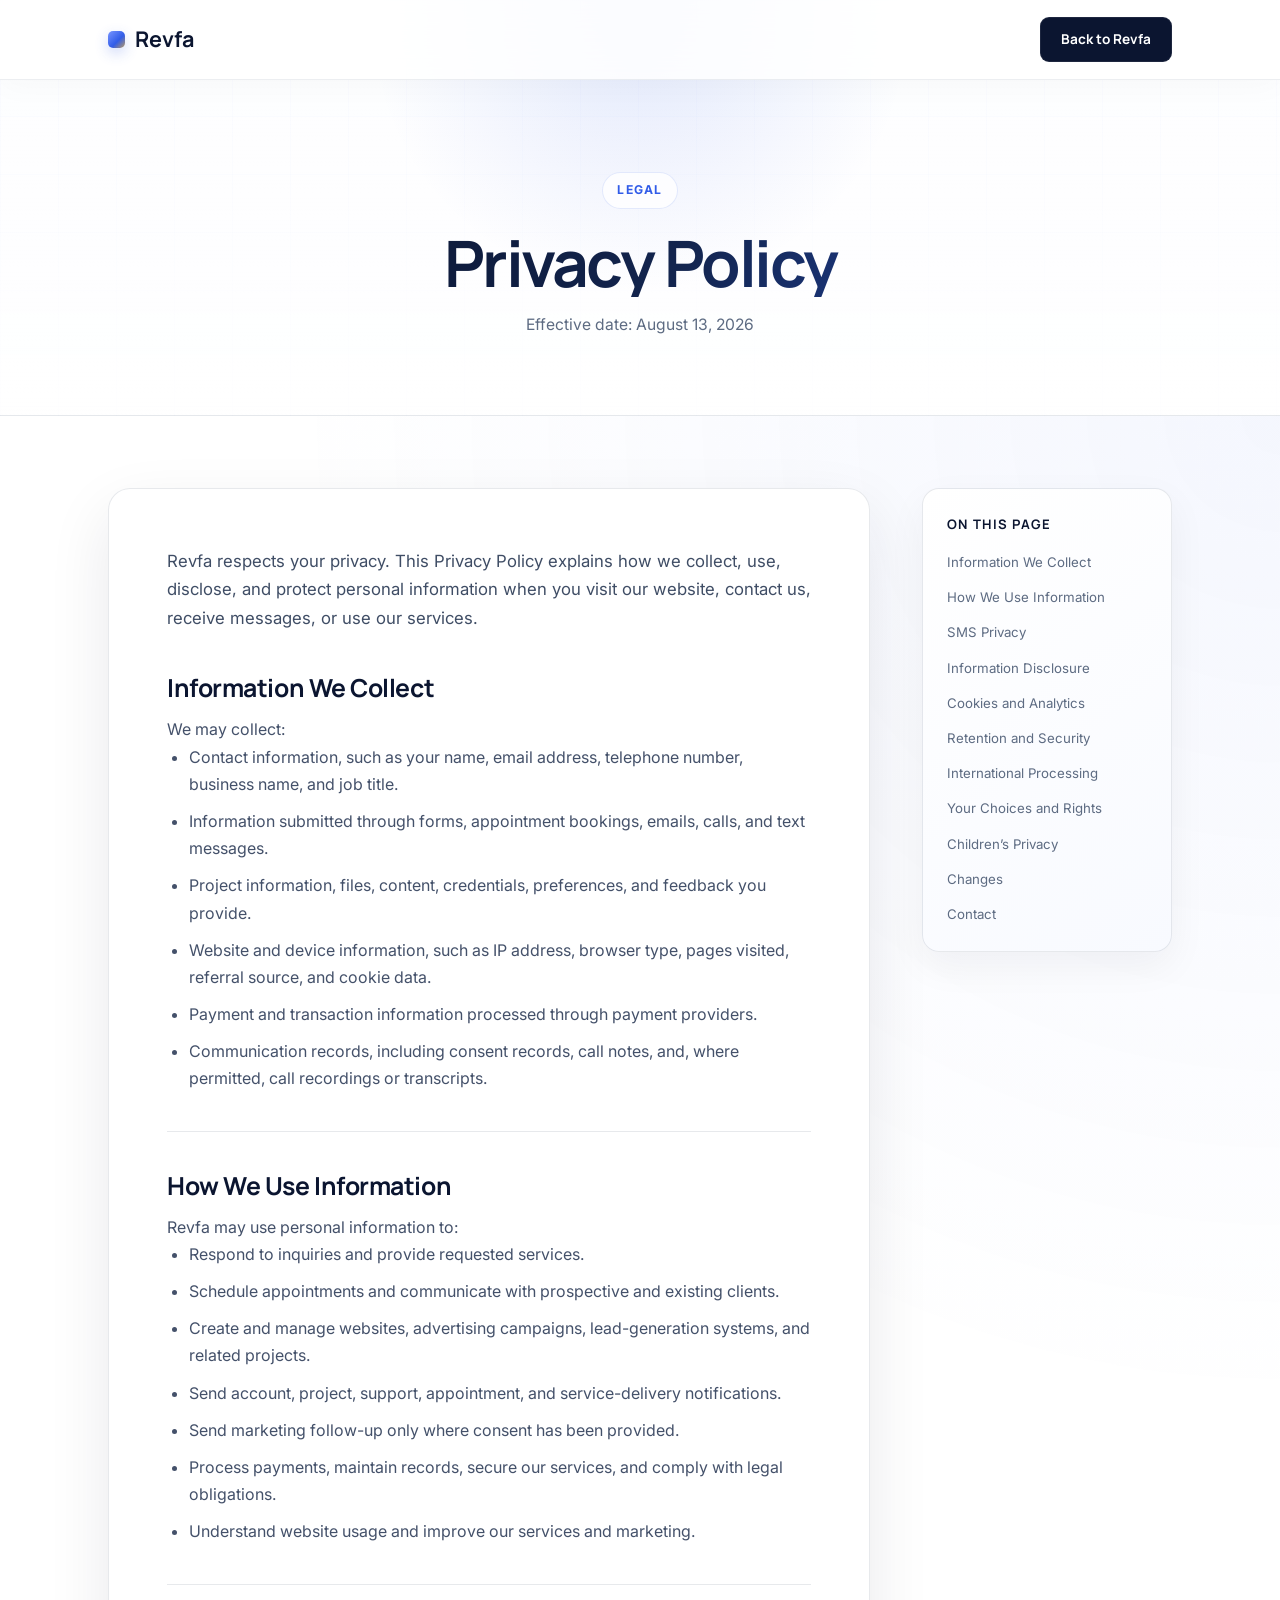
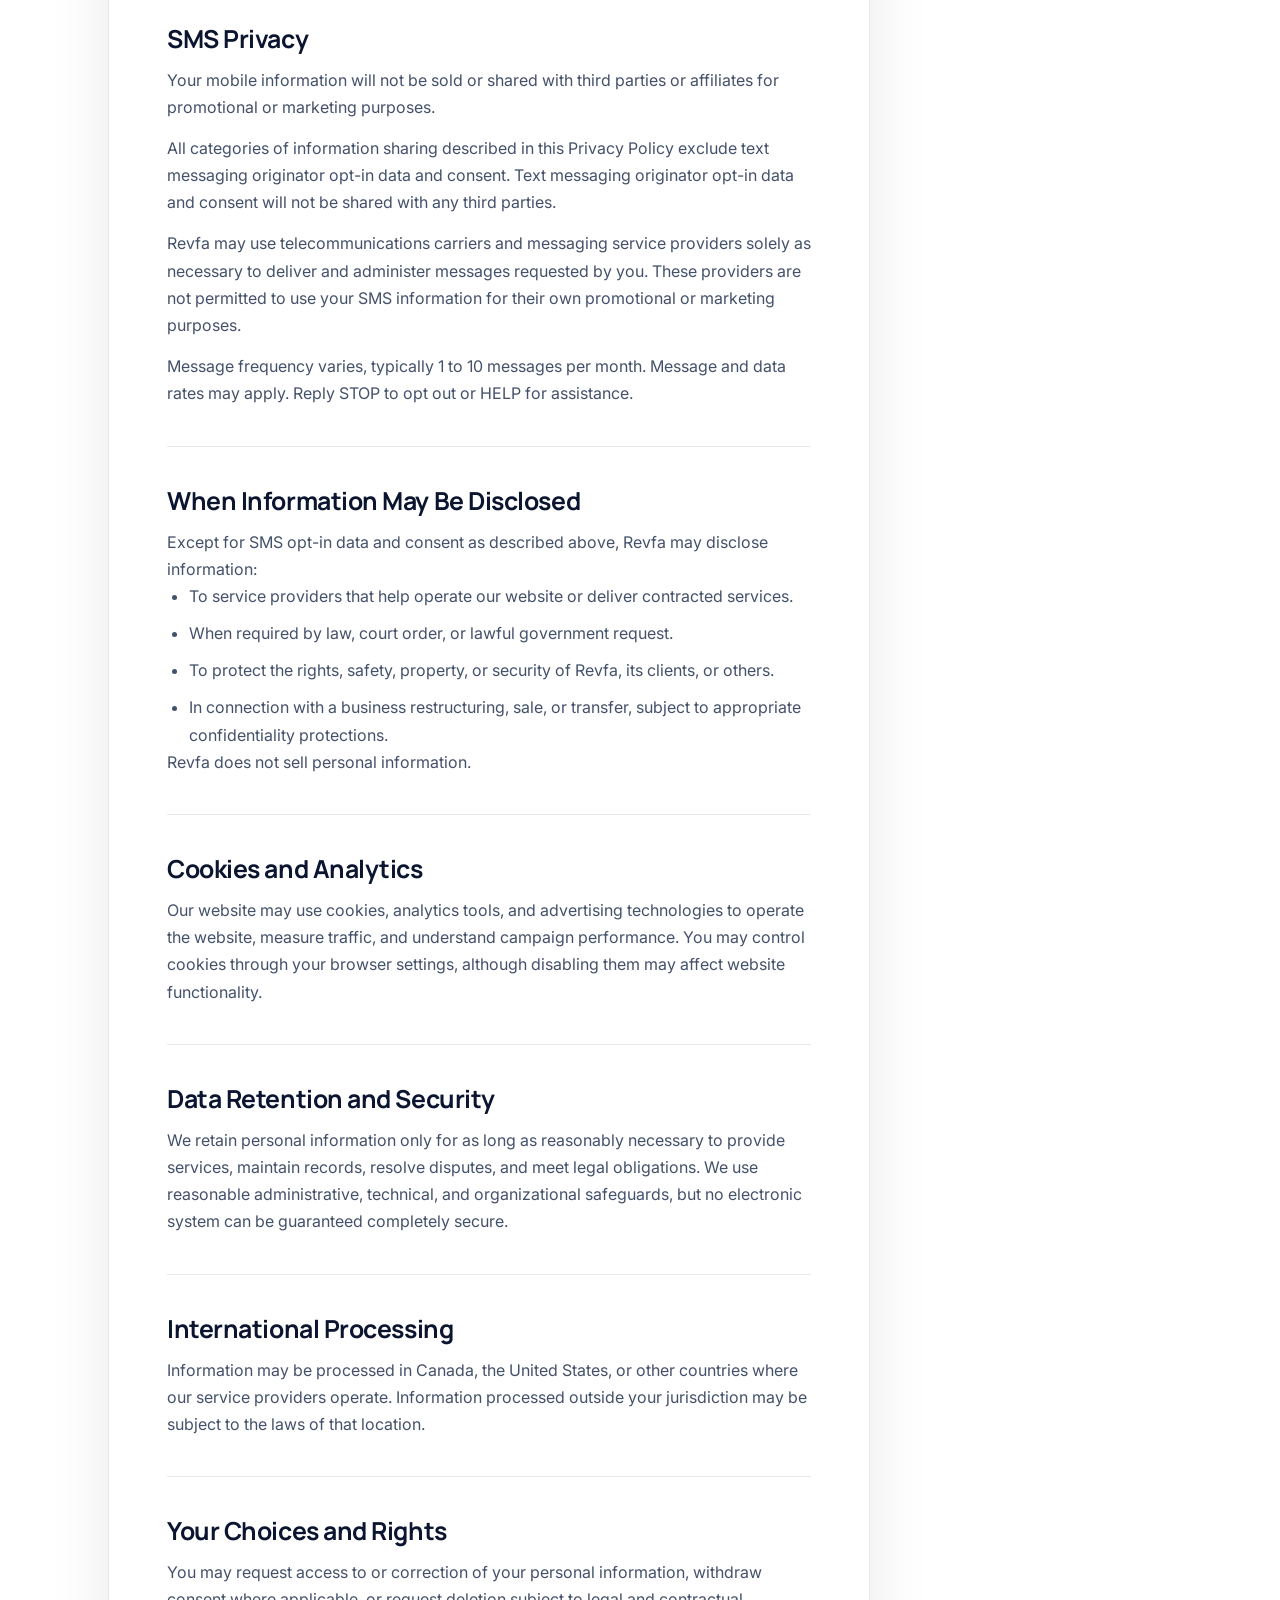
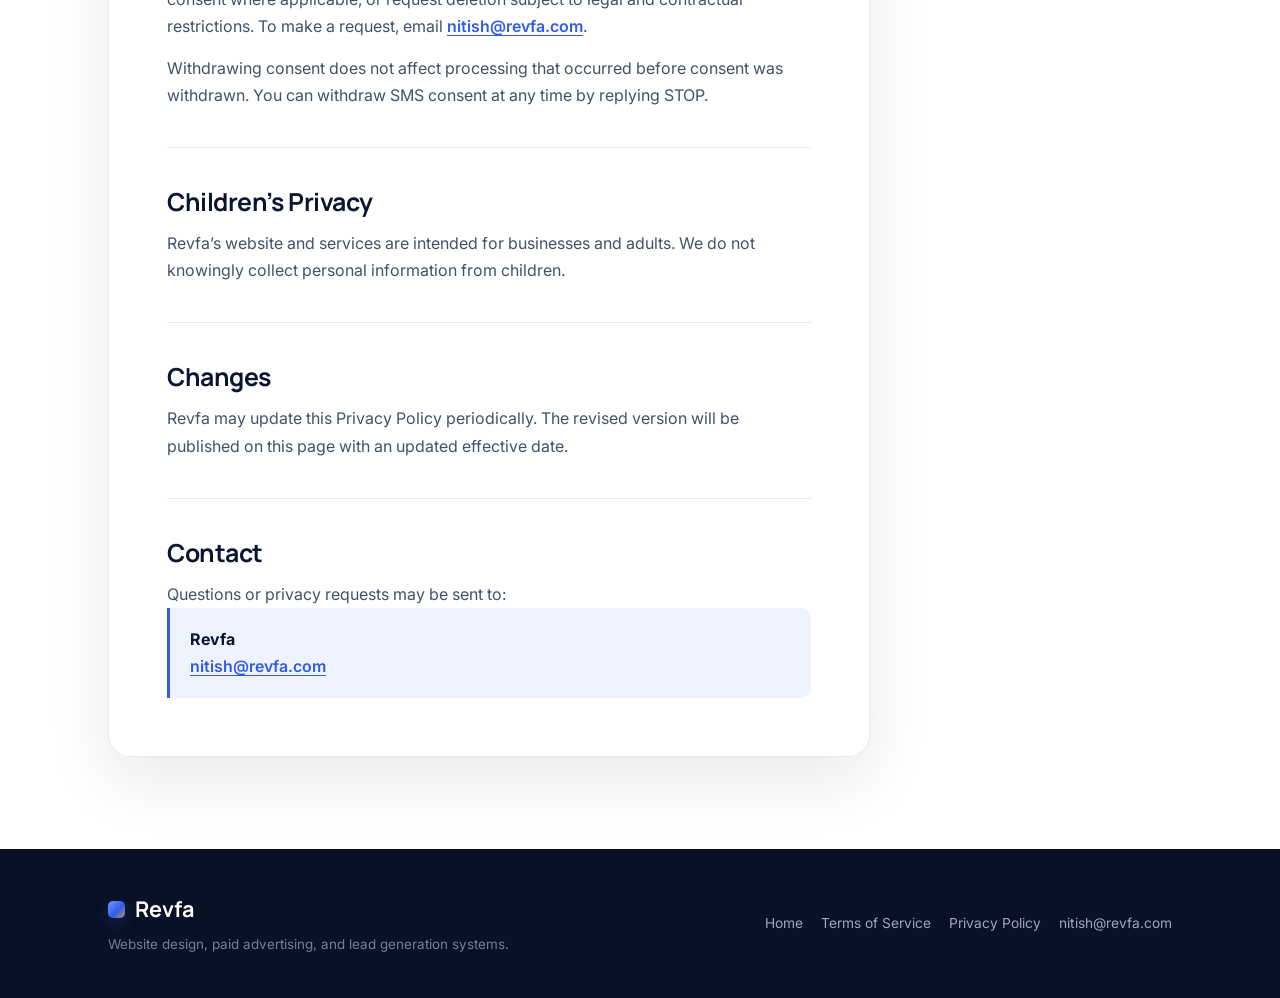
==== privacy/index.html @ 2d3f91d7 "Create index.html" ====
<!DOCTYPE html>
<html lang="en-CA">
<head>
  <meta charset="UTF-8">
  <meta name="viewport" content="width=device-width, initial-scale=1.0">
  <title>Privacy Policy | Revfa</title>
  <meta name="description" content="Learn how Revfa collects, uses, discloses, and protects personal information across its website, communications, and services.">
  <meta name="author" content="Revfa">
  <meta name="robots" content="index, follow, max-image-preview:large, max-snippet:-1, max-video-preview:-1">
  <meta name="googlebot" content="index, follow, max-image-preview:large, max-snippet:-1, max-video-preview:-1">
  <meta name="referrer" content="strict-origin-when-cross-origin">
  <meta name="theme-color" content="#0b1530">
  <meta name="color-scheme" content="light">
  <link rel="canonical" href="https://www.revfa.com/privacy">
  <link rel="alternate" hreflang="en-CA" href="https://www.revfa.com/privacy">
  <link rel="alternate" hreflang="x-default" href="https://www.revfa.com/privacy">
  <link rel="icon" href="/favicon.svg" type="image/svg+xml">
  <link rel="icon" href="/icon-192.png" type="image/png" sizes="192x192">
  <link rel="apple-touch-icon" href="/apple-touch-icon.png" sizes="180x180">
  <link rel="manifest" href="/site.webmanifest">
  <meta property="og:title" content="Privacy Policy | Revfa">
  <meta property="og:description" content="How Revfa collects, uses, discloses, and protects personal information across its website, communications, and services.">
  <meta property="og:type" content="website">
  <meta property="og:url" content="https://www.revfa.com/privacy">
  <meta property="og:site_name" content="Revfa">
  <meta property="og:locale" content="en_CA">
  <meta property="og:image" content="https://www.revfa.com/og-image.png">
  <meta property="og:image:width" content="1200">
  <meta property="og:image:height" content="630">
  <meta property="og:image:alt" content="Revfa website design and marketing systems">
  <meta name="twitter:card" content="summary_large_image">
  <meta name="twitter:title" content="Privacy Policy | Revfa">
  <meta name="twitter:description" content="How Revfa handles personal information across its website, communications, and services.">
  <meta name="twitter:image" content="https://www.revfa.com/og-image.png">
  <meta name="twitter:image:alt" content="Revfa website design and marketing systems">
  <script type="application/ld+json">
  {
    "@context": "https://schema.org",
    "@graph": [
      {
        "@type": "WebPage",
        "@id": "https://www.revfa.com/privacy#webpage",
        "url": "https://www.revfa.com/privacy",
        "name": "Privacy Policy | Revfa",
        "description": "How Revfa collects, uses, discloses, and protects personal information.",
        "datePublished": "2026-08-13",
        "dateModified": "2026-08-13",
        "inLanguage": "en-CA",
        "isPartOf": { "@id": "https://www.revfa.com/#website" },
        "publisher": { "@id": "https://www.revfa.com/#organization" }
      },
      {
        "@type": "BreadcrumbList",
        "itemListElement": [
          { "@type": "ListItem", "position": 1, "name": "Home", "item": "https://www.revfa.com/" },
          { "@type": "ListItem", "position": 2, "name": "Privacy Policy", "item": "https://www.revfa.com/privacy" }
        ]
      }
    ]
  }
  </script>
  <link rel="preconnect" href="https://fonts.googleapis.com">
  <link rel="preconnect" href="https://fonts.gstatic.com" crossorigin>
  <link href="https://fonts.googleapis.com/css2?family=Inter:wght@400;500;600&family=Manrope:wght@500;600;700;800&display=swap" rel="stylesheet">
  <link rel="stylesheet" href="/legal.css">
</head>
<body>
  <nav class="navbar" aria-label="Main navigation">
    <div class="container nav-container">
      <a href="/" class="logo" aria-label="Revfa home">Revfa</a>
      <a href="/" class="nav-cta">Back to Revfa</a>
    </div>
  </nav>
  <header class="legal-hero">
    <div class="container">
      <span class="eyebrow">Legal</span>
      <h1>Privacy Policy</h1>
      <p class="effective">Effective date: <time datetime="2026-08-13">August 13, 2026</time></p>
    </div>
  </header>
  <main class="legal-main">
    <div class="container legal-layout">
      <article class="legal-document">
        <p class="intro">Revfa respects your privacy. This Privacy Policy explains how we collect, use, disclose, and protect personal information when you visit our website, contact us, receive messages, or use our services.</p>
        <section class="legal-section" id="information-we-collect">
          <h2>Information We Collect</h2>
          <p>We may collect:</p>
          <ul>
            <li>Contact information, such as your name, email address, telephone number, business name, and job title.</li>
            <li>Information submitted through forms, appointment bookings, emails, calls, and text messages.</li>
            <li>Project information, files, content, credentials, preferences, and feedback you provide.</li>
            <li>Website and device information, such as IP address, browser type, pages visited, referral source, and cookie data.</li>
            <li>Payment and transaction information processed through payment providers.</li>
            <li>Communication records, including consent records, call notes, and, where permitted, call recordings or transcripts.</li>
          </ul>
        </section>
        <section class="legal-section" id="how-we-use-information">
          <h2>How We Use Information</h2>
          <p>Revfa may use personal information to:</p>
          <ul>
            <li>Respond to inquiries and provide requested services.</li>
            <li>Schedule appointments and communicate with prospective and existing clients.</li>
            <li>Create and manage websites, advertising campaigns, lead-generation systems, and related projects.</li>
            <li>Send account, project, support, appointment, and service-delivery notifications.</li>
            <li>Send marketing follow-up only where consent has been provided.</li>
            <li>Process payments, maintain records, secure our services, and comply with legal obligations.</li>
            <li>Understand website usage and improve our services and marketing.</li>
          </ul>
        </section>
        <section class="legal-section" id="sms-privacy">
          <h2>SMS Privacy</h2>
          <p>Your mobile information will not be sold or shared with third parties or affiliates for promotional or marketing purposes.</p>
          <p>All categories of information sharing described in this Privacy Policy exclude text messaging originator opt-in data and consent. Text messaging originator opt-in data and consent will not be shared with any third parties.</p>
          <p>Revfa may use telecommunications carriers and messaging service providers solely as necessary to deliver and administer messages requested by you. These providers are not permitted to use your SMS information for their own promotional or marketing purposes.</p>
          <p>Message frequency varies, typically 1 to 10 messages per month. Message and data rates may apply. Reply STOP to opt out or HELP for assistance.</p>
        </section>
        <section class="legal-section" id="disclosure">
          <h2>When Information May Be Disclosed</h2>
          <p>Except for SMS opt-in data and consent as described above, Revfa may disclose information:</p>
          <ul>
            <li>To service providers that help operate our website or deliver contracted services.</li>
            <li>When required by law, court order, or lawful government request.</li>
            <li>To protect the rights, safety, property, or security of Revfa, its clients, or others.</li>
            <li>In connection with a business restructuring, sale, or transfer, subject to appropriate confidentiality protections.</li>
          </ul>
          <p>Revfa does not sell personal information.</p>
        </section>
        <section class="legal-section" id="cookies-and-analytics">
          <h2>Cookies and Analytics</h2>
          <p>Our website may use cookies, analytics tools, and advertising technologies to operate the website, measure traffic, and understand campaign performance. You may control cookies through your browser settings, although disabling them may affect website functionality.</p>
        </section>
        <section class="legal-section" id="retention-and-security">
          <h2>Data Retention and Security</h2>
          <p>We retain personal information only for as long as reasonably necessary to provide services, maintain records, resolve disputes, and meet legal obligations. We use reasonable administrative, technical, and organizational safeguards, but no electronic system can be guaranteed completely secure.</p>
        </section>
        <section class="legal-section" id="international-processing">
          <h2>International Processing</h2>
          <p>Information may be processed in Canada, the United States, or other countries where our service providers operate. Information processed outside your jurisdiction may be subject to the laws of that location.</p>
        </section>
        <section class="legal-section" id="choices-and-rights">
          <h2>Your Choices and Rights</h2>
          <p>You may request access to or correction of your personal information, withdraw consent where applicable, or request deletion subject to legal and contractual restrictions. To make a request, email <a href="mailto:nitish@revfa.com">nitish@revfa.com</a>.</p>
          <p>Withdrawing consent does not affect processing that occurred before consent was withdrawn. You can withdraw SMS consent at any time by replying STOP.</p>
        </section>
        <section class="legal-section" id="childrens-privacy">
          <h2>Children’s Privacy</h2>
          <p>Revfa’s website and services are intended for businesses and adults. We do not knowingly collect personal information from children.</p>
        </section>
        <section class="legal-section" id="changes">
          <h2>Changes</h2>
          <p>Revfa may update this Privacy Policy periodically. The revised version will be published on this page with an updated effective date.</p>
        </section>
        <section class="legal-section" id="contact">
          <h2>Contact</h2>
          <p>Questions or privacy requests may be sent to:</p>
          <div class="contact-block"><strong>Revfa</strong><br><a href="mailto:nitish@revfa.com">nitish@revfa.com</a></div>
        </section>
      </article>
      <aside class="toc" aria-label="Privacy Policy sections">
        <h2>On this page</h2>
        <ul>
          <li><a href="#information-we-collect">Information We Collect</a></li>
          <li><a href="#how-we-use-information">How We Use Information</a></li>
          <li><a href="#sms-privacy">SMS Privacy</a></li>
          <li><a href="#disclosure">Information Disclosure</a></li>
          <li><a href="#cookies-and-analytics">Cookies and Analytics</a></li>
          <li><a href="#retention-and-security">Retention and Security</a></li>
          <li><a href="#international-processing">International Processing</a></li>
          <li><a href="#choices-and-rights">Your Choices and Rights</a></li>
          <li><a href="#childrens-privacy">Children’s Privacy</a></li>
          <li><a href="#changes">Changes</a></li>
          <li><a href="#contact">Contact</a></li>
        </ul>
      </aside>
    </div>
  </main>
  <footer class="footer">
    <div class="container footer-container">
      <div class="footer-brand">
        <a href="/" class="logo">Revfa</a>
        <p>Website design, paid advertising, and lead generation systems.</p>
      </div>
      <nav class="footer-links" aria-label="Footer navigation">
        <a href="/">Home</a>
        <a href="/terms">Terms of Service</a>
        <a href="/privacy" aria-current="page">Privacy Policy</a>
        <a href="mailto:nitish@revfa.com">nitish@revfa.com</a>
      </nav>
    </div>
  </footer>
</body>
</html>
---- legal.css ----
:root {
  --ink: #0b1530;
  --ink-soft: #172442;
  --blue: #315ce8;
  --blue-pale: #eef3ff;
  --slate: #5d6b82;
  --line: rgba(22, 39, 75, 0.1);
  --surface: #ffffff;
  --pearl: #fbfcff;
  --champagne: #b99a62;
  --shadow: 0 24px 64px rgba(11, 21, 48, 0.09);
}
* { box-sizing: border-box; margin: 0; padding: 0; }
html { scroll-behavior: smooth; scroll-padding-top: 110px; }
body { color: var(--ink); background: var(--pearl); font-family: 'Inter', -apple-system, BlinkMacSystemFont, sans-serif; line-height: 1.7; text-rendering: optimizeLegibility; }
a { color: inherit; }
.container { width: 100%; max-width: 1120px; margin: 0 auto; padding-inline: 28px; }
.navbar { position: fixed; z-index: 1000; top: 0; right: 0; left: 0; padding: 17px 0; border-bottom: 1px solid rgba(22, 39, 75, 0.08); background: rgba(255, 255, 255, 0.84); box-shadow: 0 8px 30px rgba(11, 21, 48, 0.025); backdrop-filter: blur(18px); }
.nav-container { display: flex; align-items: center; justify-content: space-between; gap: 24px; }
.logo { display: inline-flex; align-items: center; gap: 10px; color: var(--ink); font-family: 'Manrope', sans-serif; font-size: 1.35rem; font-weight: 700; text-decoration: none; }
.logo::before { width: 17px; height: 17px; border-radius: 5px; background: linear-gradient(135deg, #7895ff, var(--blue) 58%, var(--champagne)); box-shadow: 0 5px 14px rgba(49, 92, 232, 0.24); content: ""; }
.nav-cta { padding: 10px 20px; border: 1px solid rgba(255, 255, 255, 0.08); border-radius: 9px; color: #fff; background: var(--ink); font-family: 'Manrope', sans-serif; font-size: 0.85rem; font-weight: 700; text-decoration: none; transition: transform 0.2s ease, background 0.2s ease; }
.nav-cta:hover { transform: translateY(-1px); background: var(--ink-soft); }
.legal-hero { position: relative; overflow: hidden; padding: 172px 0 76px; border-bottom: 1px solid var(--line); text-align: center; background: linear-gradient(rgba(255,255,255,.5), rgba(255,255,255,.94)), linear-gradient(rgba(49,92,232,.04) 1px, transparent 1px), linear-gradient(90deg, rgba(49,92,232,.04) 1px, transparent 1px); background-size: auto, 58px 58px, 58px 58px; }
.legal-hero::before { position: absolute; inset: 0; background: radial-gradient(circle at 50% 5%, rgba(49, 92, 232, 0.13), transparent 36%); content: ""; pointer-events: none; }
.legal-hero .container { position: relative; }
.eyebrow { display: inline-flex; margin-bottom: 20px; padding: 7px 14px; border: 1px solid rgba(49,92,232,.13); border-radius: 999px; color: var(--blue); background: rgba(255,255,255,.78); font-size: .76rem; font-weight: 700; letter-spacing: .1em; text-transform: uppercase; }
h1, h2, h3, .logo, .nav-cta { font-family: 'Manrope', 'Inter', sans-serif; }
h1 { max-width: 820px; margin: 0 auto 15px; font-size: clamp(2.5rem, 6vw, 4rem); line-height: 1.07; letter-spacing: -2.5px; background: linear-gradient(112deg, var(--ink) 8%, #13254f 55%, #274fbf 118%); -webkit-background-clip: text; background-clip: text; color: transparent; }
.effective { color: var(--slate); font-size: .98rem; }
.legal-main { padding: 72px 0 92px; background: radial-gradient(circle at 100% 0%, rgba(49,92,232,.05), transparent 26%), #fff; }
.legal-layout { display: grid; grid-template-columns: minmax(0, 1fr) 250px; align-items: start; gap: 52px; }
.legal-document { padding: clamp(28px, 5vw, 58px); border: 1px solid var(--line); border-radius: 22px; background: rgba(255,255,255,.98); box-shadow: var(--shadow); }
.intro { margin-bottom: 40px; color: #3f4d65; font-size: 1.05rem; }
.legal-section + .legal-section { margin-top: 38px; padding-top: 38px; border-top: 1px solid var(--line); }
.legal-section h2 { margin-bottom: 13px; color: var(--ink); font-size: clamp(1.25rem, 3vw, 1.55rem); line-height: 1.25; letter-spacing: -.45px; }
.legal-section p + p { margin-top: 14px; }
.legal-section p, .legal-section li { color: #44516a; }
.legal-section ul { display: grid; gap: 10px; padding-left: 22px; }
.legal-section a { color: var(--blue); font-weight: 600; text-decoration-thickness: 1px; text-underline-offset: 3px; }
.toc { position: sticky; top: 105px; padding: 24px; border: 1px solid var(--line); border-radius: 17px; background: linear-gradient(145deg, #fff, #f8faff); box-shadow: 0 14px 38px rgba(11,21,48,.05); }
.toc h2 { margin-bottom: 13px; font-size: .82rem; letter-spacing: .1em; text-transform: uppercase; }
.toc ul { display: grid; gap: 8px; list-style: none; }
.toc a { color: var(--slate); font-size: .83rem; line-height: 1.4; text-decoration: none; }
.toc a:hover { color: var(--blue); }
.contact-block { padding: 18px 20px; border-left: 3px solid var(--blue); border-radius: 0 10px 10px 0; background: var(--blue-pale); }
.footer { position: relative; padding: 42px 0; color: #94a3b8; background: #081126; }
.footer-container { display: flex; align-items: center; justify-content: space-between; gap: 28px; }
.footer .logo { color: #fff; }
.footer-brand p { margin-top: 5px; color: #71809a; font-size: .84rem; }
.footer-links { display: flex; flex-wrap: wrap; justify-content: flex-end; gap: 8px 18px; }
.footer-links a { color: #9ba9be; font-size: .86rem; text-decoration: none; }
.footer-links a:hover { color: #fff; }
:focus-visible { outline: 3px solid rgba(49,92,232,.35); outline-offset: 3px; }
@media (max-width: 820px) { .legal-layout { grid-template-columns: 1fr; } .toc { position: static; grid-row: 1; } .toc ul { grid-template-columns: repeat(2, minmax(0,1fr)); } }
@media (max-width: 600px) { .container { padding-inline: 20px; } .navbar { padding: 13px 0; } .nav-cta { padding: 9px 13px; } .legal-hero { padding: 140px 0 58px; } h1 { letter-spacing: -1.6px; } .legal-main { padding: 42px 0 64px; } .legal-document { border-radius: 16px; } .toc ul { grid-template-columns: 1fr; } .footer-container { flex-direction: column; text-align: center; } .footer-links { justify-content: center; } }
@media (prefers-reduced-motion: reduce) { html { scroll-behavior: auto; } *, *::before, *::after { transition-duration: .01ms !important; } }
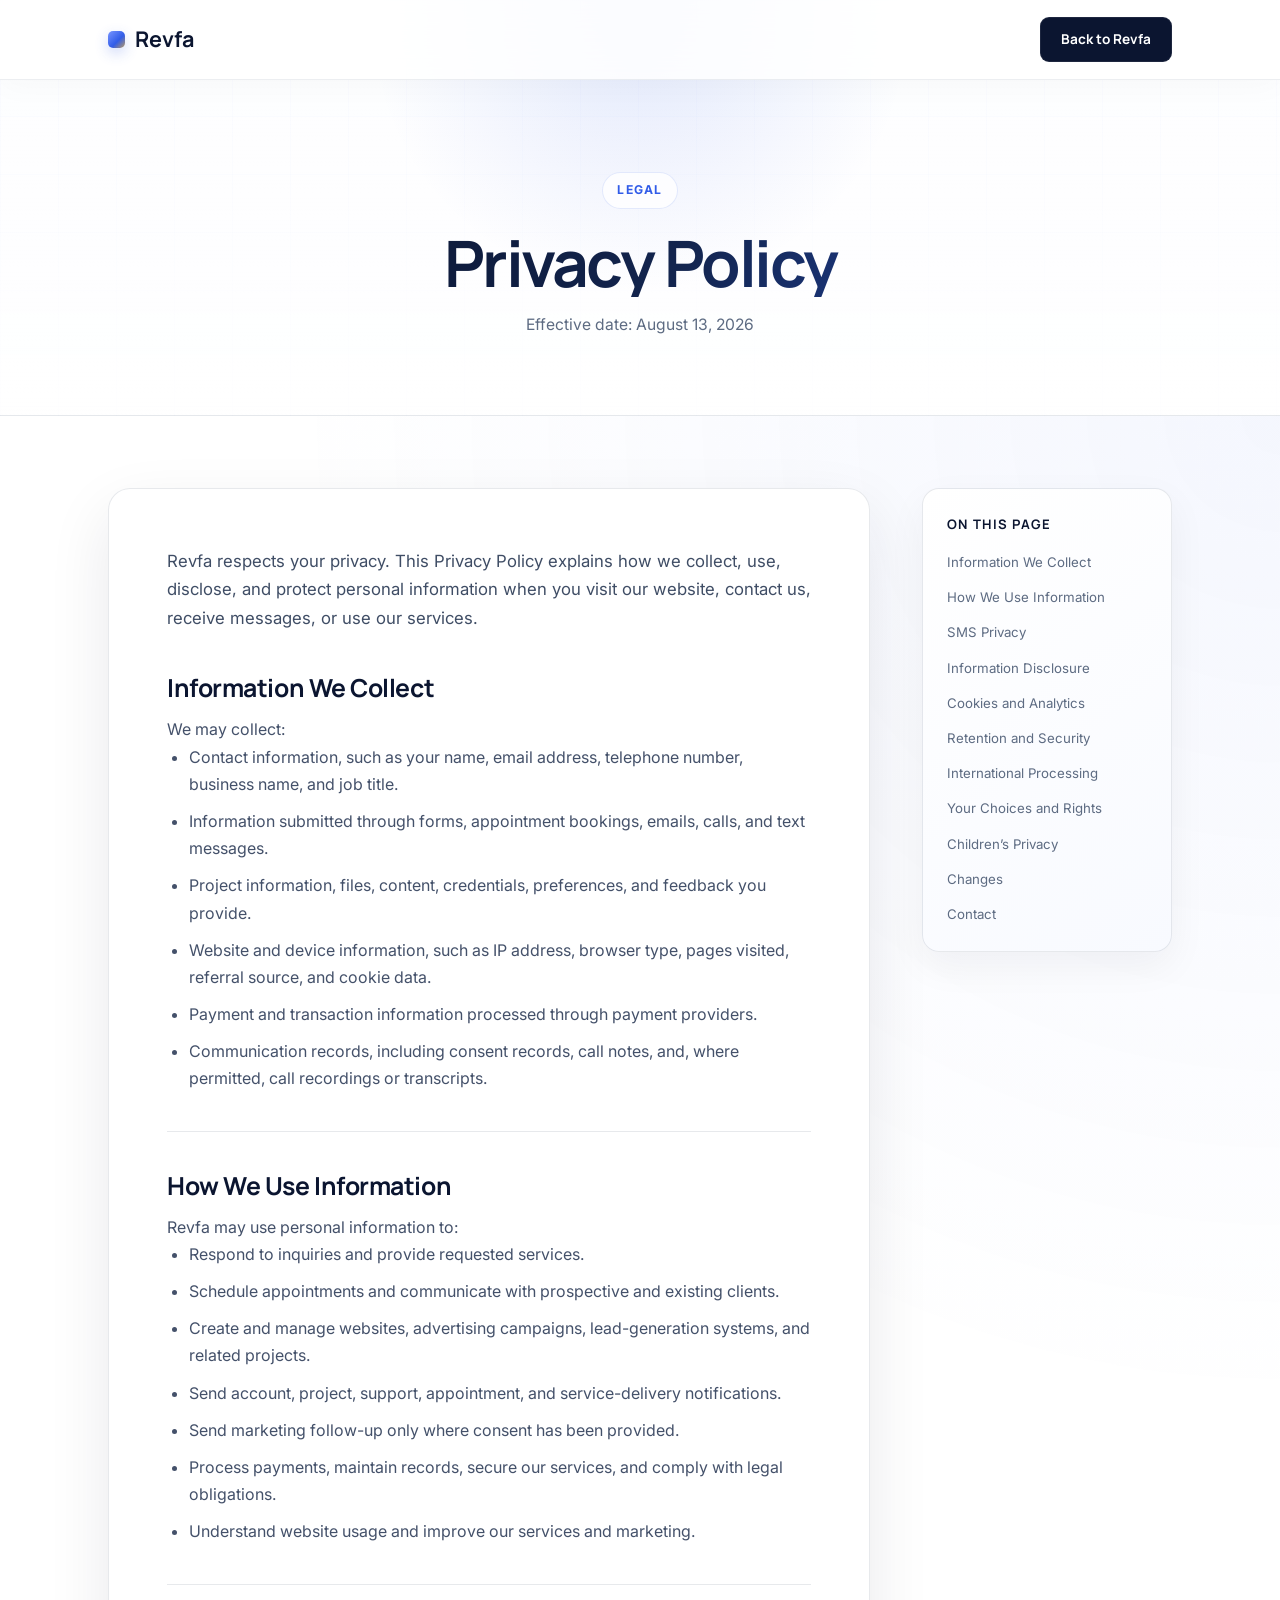
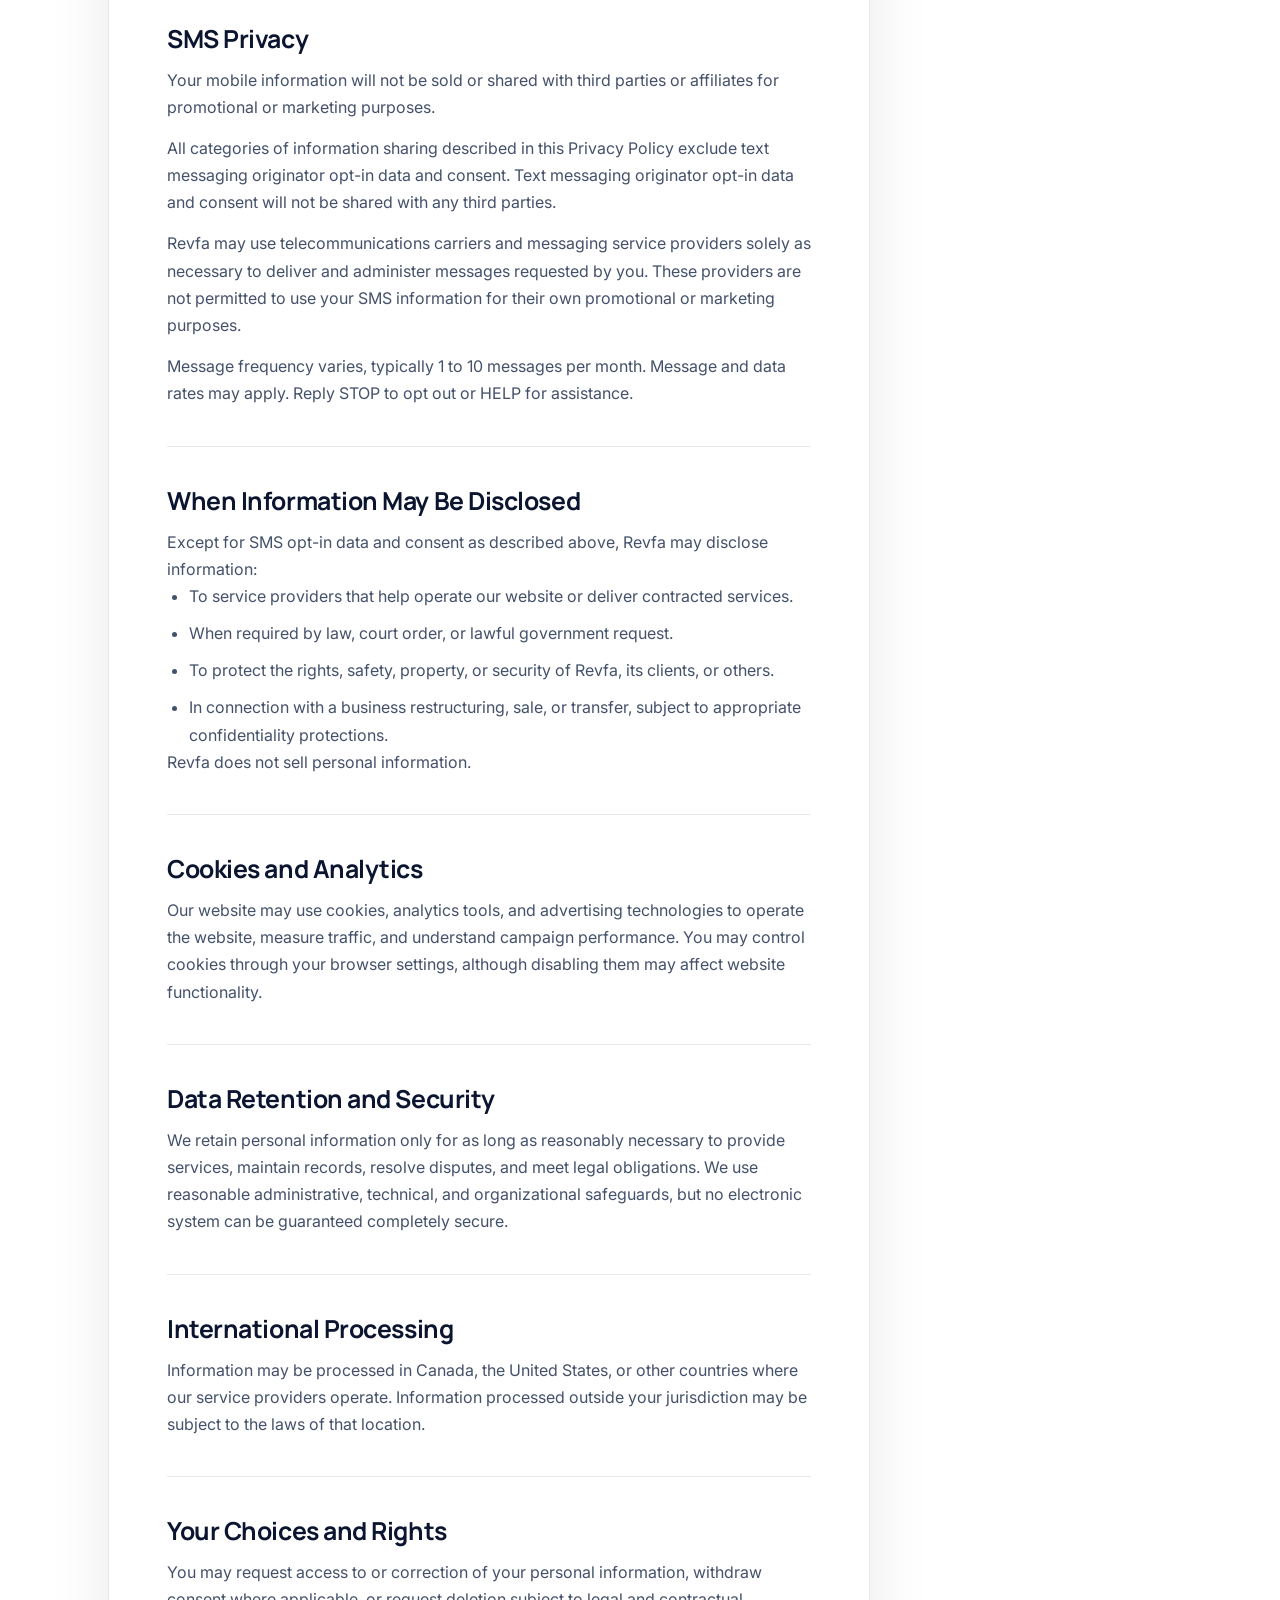
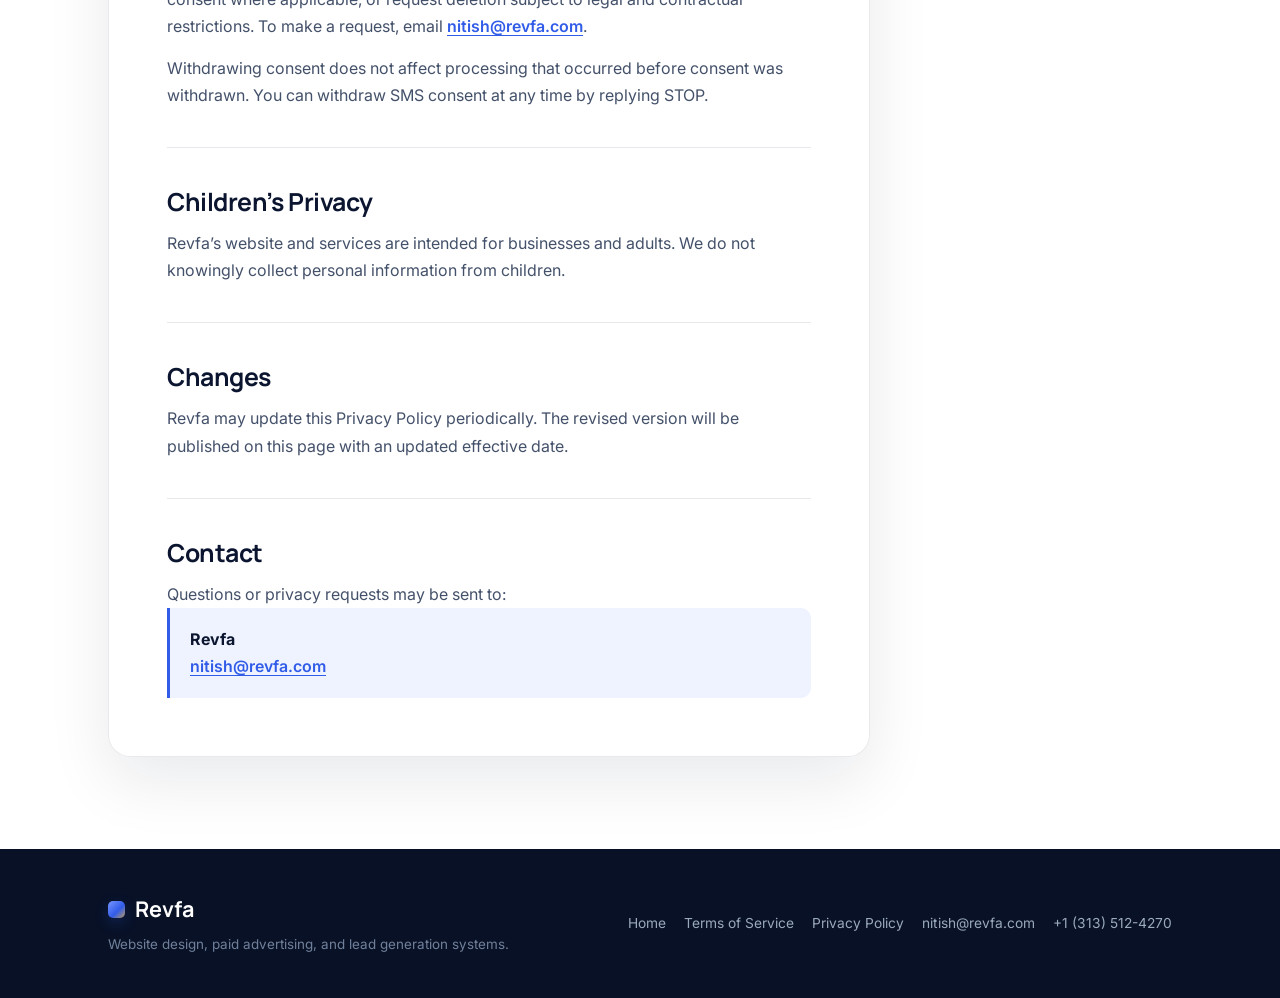
==== commit 6484d1da: "Add files via upload" ====
--- a/privacy/index.html
+++ b/privacy/index.html
@@ -185,8 +185,9 @@
         <a href="/terms">Terms of Service</a>
         <a href="/privacy" aria-current="page">Privacy Policy</a>
         <a href="mailto:nitish@revfa.com">nitish@revfa.com</a>
+        <a href="tel:+13135124270">+1 (313) 512-4270</a>
       </nav>
     </div>
   </footer>
 </body>
-</html>
+</html>
